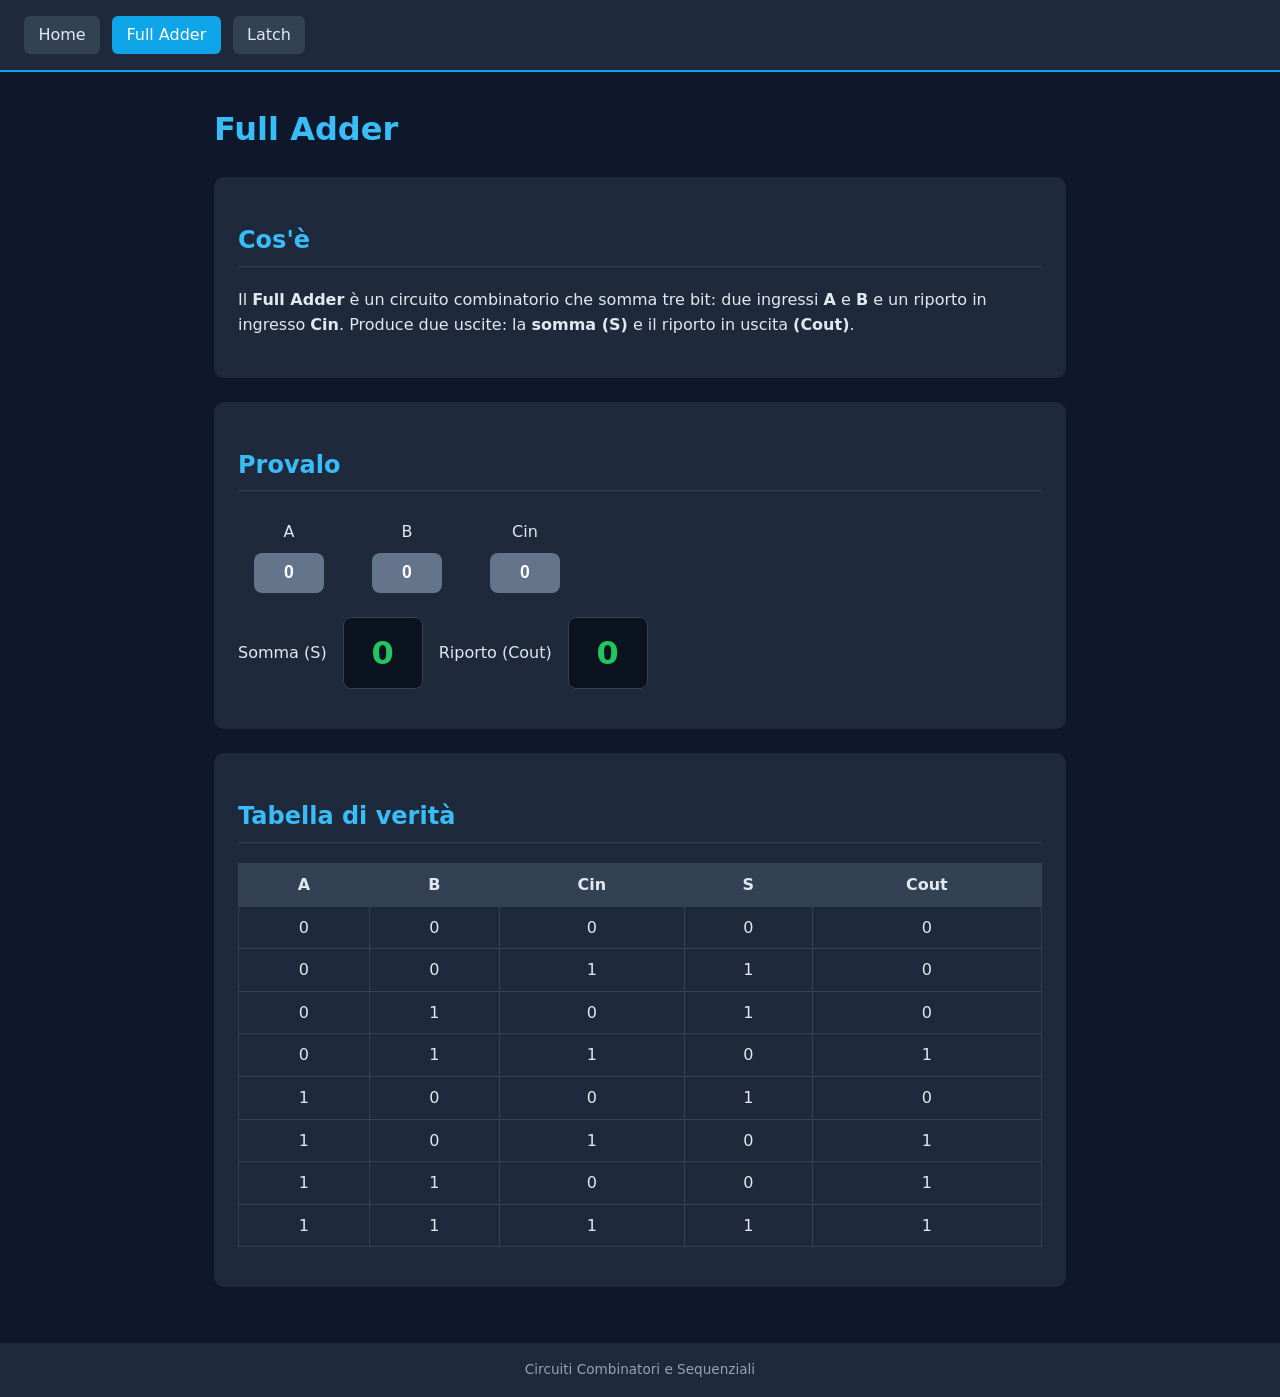
==== fulladder.html @ b0c3923f "Aggiunta pagina Full Adder con simulazione interattiva" ====
<!DOCTYPE html>
<html lang="it">
<head>
  <meta charset="UTF-8">
  <meta name="viewport" content="width=device-width, initial-scale=1.0">
  <title>Full Adder - Circuiti</title>
  <link rel="stylesheet" href="assets/style.css">
</head>
<body>
  <header>
    <nav>
      <a href="index.html">Home</a>
      <a href="fulladder.html" class="attivo">Full Adder</a>
      <a href="latch.html">Latch</a>
    </nav>
  </header>

  <main>
    <h1>Full Adder</h1>

    <div class="card">
      <h2>Cos'è</h2>
      <p>
        Il <strong>Full Adder</strong> è un circuito combinatorio che somma tre bit:
        due ingressi <strong>A</strong> e <strong>B</strong> e un riporto in ingresso
        <strong>Cin</strong>. Produce due uscite: la <strong>somma (S)</strong> e il
        riporto in uscita <strong>(Cout)</strong>.
      </p>
    </div>

    <div class="card">
      <h2>Provalo</h2>
      <div class="riga">
        <div class="interruttore">
          <span>A</span>
          <button class="leva" id="btnA" onclick="cambia('A')">0</button>
        </div>
        <div class="interruttore">
          <span>B</span>
          <button class="leva" id="btnB" onclick="cambia('B')">0</button>
        </div>
        <div class="interruttore">
          <span>Cin</span>
          <button class="leva" id="btnCin" onclick="cambia('Cin')">0</button>
        </div>
      </div>
      <div class="riga">
        <span>Somma (S)</span>
        <div class="output" id="outS">0</div>
        <span>Riporto (Cout)</span>
        <div class="output" id="outCout">0</div>
      </div>
    </div>

    <div class="card">
      <h2>Tabella di verità</h2>
      <table>
        <thead>
          <tr><th>A</th><th>B</th><th>Cin</th><th>S</th><th>Cout</th></tr>
        </thead>
        <tbody>
          <tr><td>0</td><td>0</td><td>0</td><td>0</td><td>0</td></tr>
          <tr><td>0</td><td>0</td><td>1</td><td>1</td><td>0</td></tr>
          <tr><td>0</td><td>1</td><td>0</td><td>1</td><td>0</td></tr>
          <tr><td>0</td><td>1</td><td>1</td><td>0</td><td>1</td></tr>
          <tr><td>1</td><td>0</td><td>0</td><td>1</td><td>0</td></tr>
          <tr><td>1</td><td>0</td><td>1</td><td>0</td><td>1</td></tr>
          <tr><td>1</td><td>1</td><td>0</td><td>0</td><td>1</td></tr>
          <tr><td>1</td><td>1</td><td>1</td><td>1</td><td>1</td></tr>
        </tbody>
      </table>
    </div>
  </main>

  <footer>Circuiti Combinatori e Sequenziali</footer>

  <script src="assets/fulladder.js"></script>
</body>
</html>
---- assets/style.css ----
:root {
  --bg: #0f172a;
  --card: #1e293b;
  --text: #e2e8f0;
  --accent: #38bdf8;
  --accent-dark: #0ea5e9;
  --on: #22c55e;
  --off: #64748b;
}

* {
  box-sizing: border-box;
}

body {
  margin: 0;
  font-family: system-ui, "Segoe UI", Roboto, Arial, sans-serif;
  background: var(--bg);
  color: var(--text);
  line-height: 1.6;
  min-height: 100vh;
  display: flex;
  flex-direction: column;
}

header {
  background: var(--card);
  padding: 1rem 1.5rem;
  border-bottom: 2px solid var(--accent-dark);
}

nav {
  display: flex;
  flex-wrap: wrap;
  gap: 0.75rem;
  align-items: center;
}

nav a {
  color: var(--text);
  text-decoration: none;
  padding: 0.4rem 0.9rem;
  border-radius: 6px;
  background: #334155;
  transition: background 0.2s;
}

nav a:hover,
nav a.attivo {
  background: var(--accent-dark);
  color: white;
}

main {
  flex: 1;
  width: 100%;
  max-width: 900px;
  margin: 0 auto;
  padding: 2rem 1.5rem;
}

h1 {
  color: var(--accent);
  margin-top: 0;
}

h2 {
  color: var(--accent);
  border-bottom: 1px solid #334155;
  padding-bottom: 0.4rem;
}

.card {
  background: var(--card);
  border-radius: 10px;
  padding: 1.5rem;
  margin-bottom: 1.5rem;
}

.interruttore {
  display: inline-flex;
  flex-direction: column;
  align-items: center;
  gap: 0.5rem;
  margin: 0.5rem 1rem;
}

button.leva {
  width: 70px;
  height: 40px;
  border: none;
  border-radius: 8px;
  font-size: 1.1rem;
  font-weight: bold;
  cursor: pointer;
  color: white;
  background: var(--off);
  transition: background 0.15s;
}

button.leva.on {
  background: var(--on);
}

.output {
  font-size: 2rem;
  font-weight: bold;
  text-align: center;
  min-width: 80px;
  padding: 0.6rem;
  border-radius: 8px;
  background: #0b1220;
  color: var(--on);
  border: 1px solid #334155;
}

.riga {
  display: flex;
  flex-wrap: wrap;
  align-items: center;
  gap: 1rem;
  margin: 1rem 0;
}

table {
  border-collapse: collapse;
  width: 100%;
  margin: 1rem 0;
}

th,
td {
  border: 1px solid #334155;
  padding: 0.5rem 0.8rem;
  text-align: center;
}

th {
  background: #334155;
}

footer {
  background: var(--card);
  padding: 1rem 1.5rem;
  text-align: center;
  font-size: 0.85rem;
  color: #94a3b8;
}
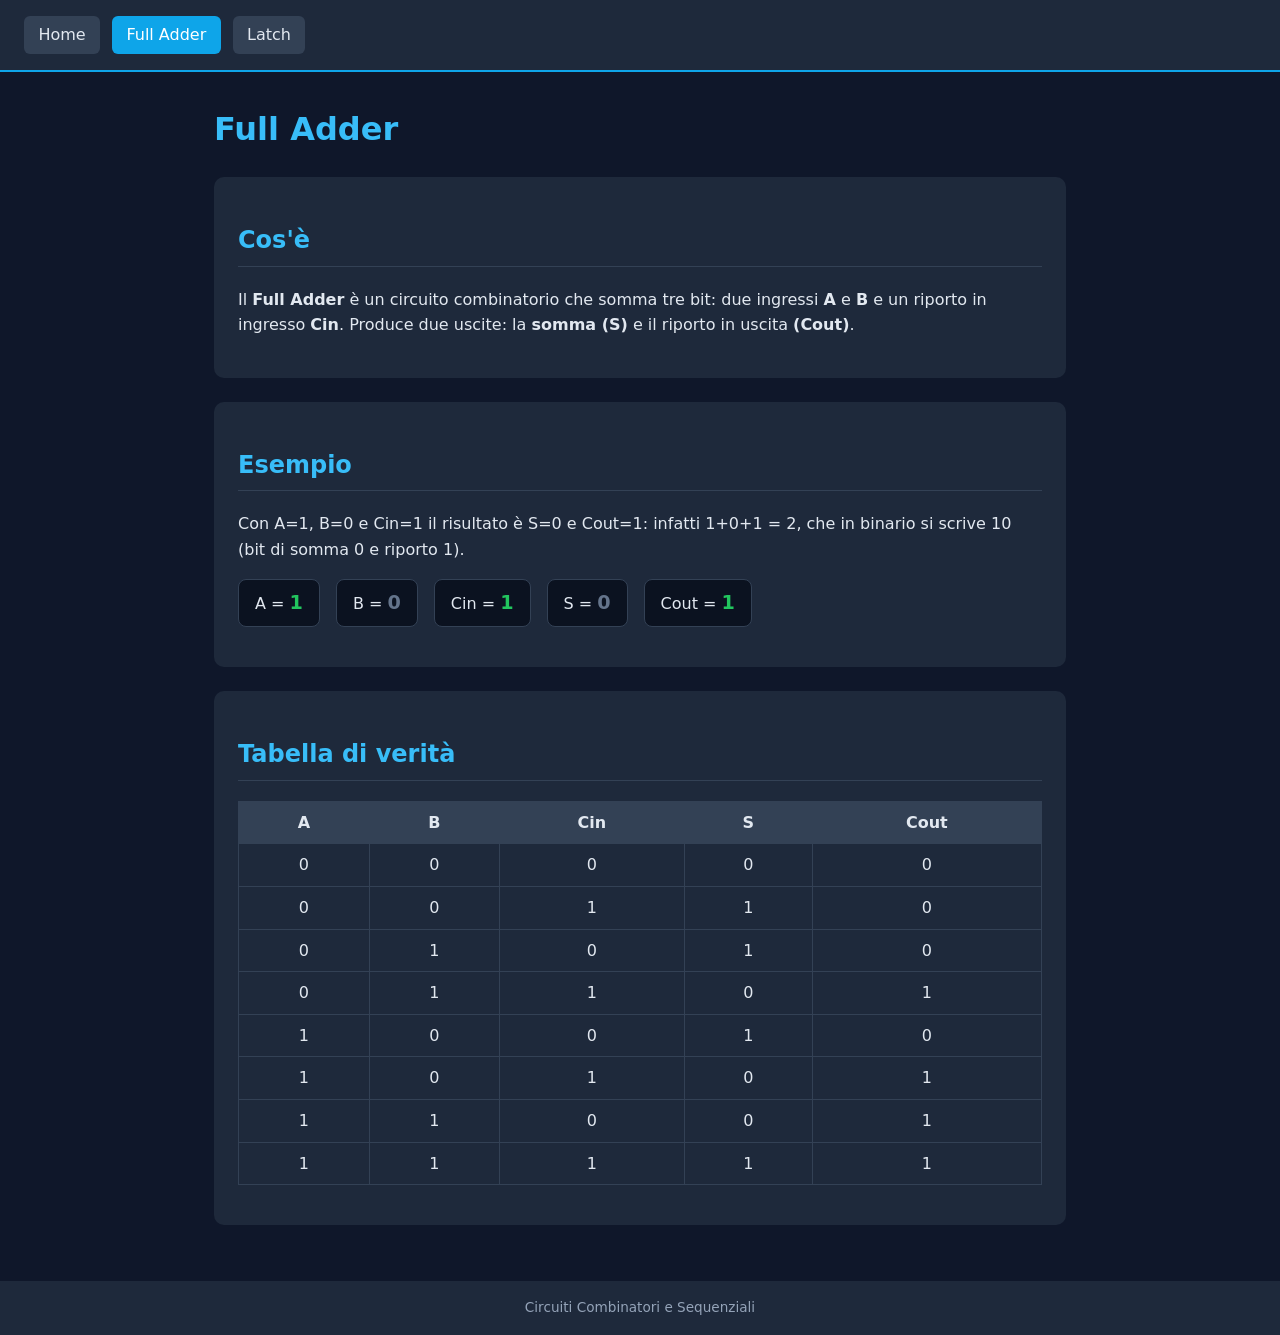
==== commit 8a67c23d: "Miglioramenti Codice" ====
--- a/fulladder.html
+++ b/fulladder.html
@@ -29,26 +29,17 @@
     </div>
 
     <div class="card">
-      <h2>Provalo</h2>
+      <h2>Esempio</h2>
+      <p>
+        Con A=1, B=0 e Cin=1 il risultato è S=0 e Cout=1: infatti 1+0+1 = 2,
+        che in binario si scrive 10 (bit di somma 0 e riporto 1).
+      </p>
       <div class="riga">
-        <div class="interruttore">
-          <span>A</span>
-          <button class="leva" id="btnA" onclick="cambia('A')">0</button>
-        </div>
-        <div class="interruttore">
-          <span>B</span>
-          <button class="leva" id="btnB" onclick="cambia('B')">0</button>
-        </div>
-        <div class="interruttore">
-          <span>Cin</span>
-          <button class="leva" id="btnCin" onclick="cambia('Cin')">0</button>
-        </div>
-      </div>
-      <div class="riga">
-        <span>Somma (S)</span>
-        <div class="output" id="outS">0</div>
-        <span>Riporto (Cout)</span>
-        <div class="output" id="outCout">0</div>
+        <div class="segnale">A = <span class="valore uno">1</span></div>
+        <div class="segnale">B = <span class="valore zero">0</span></div>
+        <div class="segnale">Cin = <span class="valore uno">1</span></div>
+        <div class="segnale">S = <span class="valore zero">0</span></div>
+        <div class="segnale">Cout = <span class="valore uno">1</span></div>
       </div>
     </div>
 
@@ -73,7 +64,5 @@
   </main>
 
   <footer>Circuiti Combinatori e Sequenziali</footer>
-
-  <script src="assets/fulladder.js"></script>
 </body>
 </html>
--- a/assets/style.css
+++ b/assets/style.css
@@ -77,41 +77,19 @@
   margin-bottom: 1.5rem;
 }
 
-.interruttore {
-  display: inline-flex;
-  flex-direction: column;
-  align-items: center;
-  gap: 0.5rem;
-  margin: 0.5rem 1rem;
+.bottone {
+  display: inline-block;
+  text-decoration: none;
+  color: white;
+  background: var(--accent-dark);
+  padding: 0.8rem 1.2rem;
+  border-radius: 8px;
+  font-weight: bold;
+  transition: background 0.2s;
 }
 
-button.leva {
-  width: 70px;
-  height: 40px;
-  border: none;
-  border-radius: 8px;
-  font-size: 1.1rem;
-  font-weight: bold;
-  cursor: pointer;
-  color: white;
-  background: var(--off);
-  transition: background 0.15s;
-}
-
-button.leva.on {
-  background: var(--on);
-}
-
-.output {
-  font-size: 2rem;
-  font-weight: bold;
-  text-align: center;
-  min-width: 80px;
-  padding: 0.6rem;
-  border-radius: 8px;
-  background: #0b1220;
-  color: var(--on);
-  border: 1px solid #334155;
+.bottone:hover {
+  background: var(--accent);
 }
 
 .riga {
@@ -120,6 +98,26 @@
   align-items: center;
   gap: 1rem;
   margin: 1rem 0;
+}
+
+.segnale {
+  background: #0b1220;
+  border: 1px solid #334155;
+  border-radius: 8px;
+  padding: 0.5rem 1rem;
+}
+
+.valore {
+  font-weight: bold;
+  font-size: 1.2rem;
+}
+
+.valore.uno {
+  color: var(--on);
+}
+
+.valore.zero {
+  color: var(--off);
 }
 
 table {
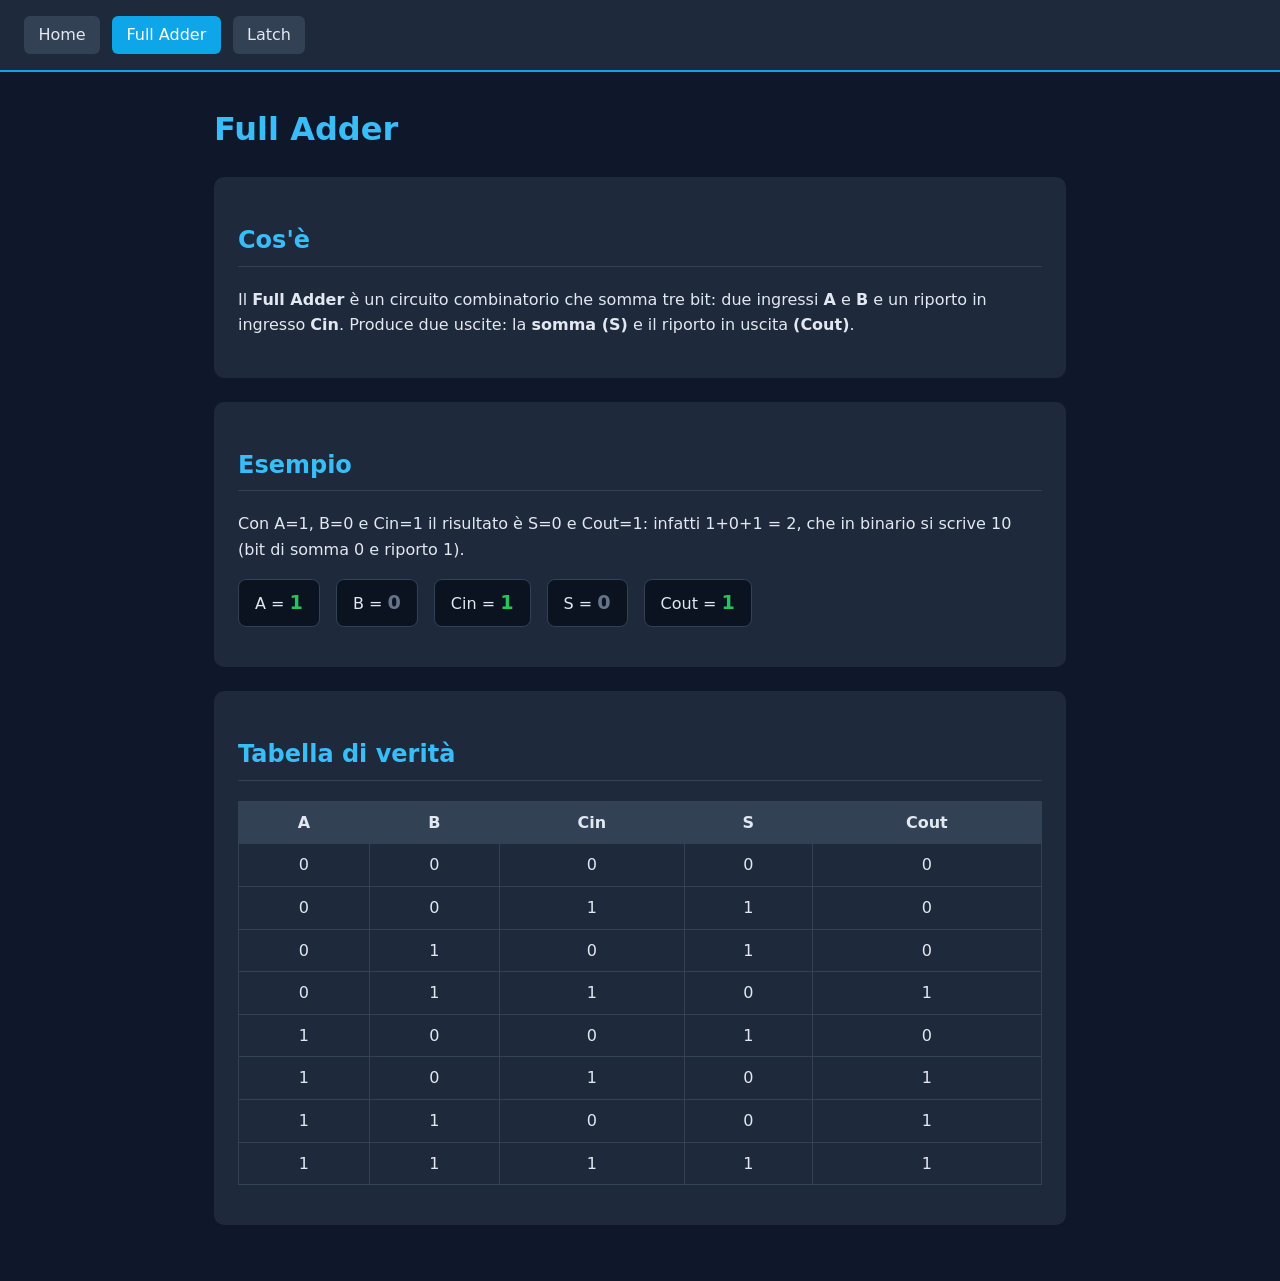
==== commit d4b32c43: "modifiche testuali del sito" ====
--- a/fulladder.html
+++ b/fulladder.html
@@ -21,10 +21,10 @@
     <div class="card">
       <h2>Cos'è</h2>
       <p>
-        Il <strong>Full Adder</strong> è un circuito combinatorio che somma tre bit:
-        due ingressi <strong>A</strong> e <strong>B</strong> e un riporto in ingresso
-        <strong>Cin</strong>. Produce due uscite: la <strong>somma (S)</strong> e il
-        riporto in uscita <strong>(Cout)</strong>.
+        Il <b>Full Adder</b> è un circuito combinatorio che somma tre bit:
+        due ingressi <b>A</b> e <b>B</b> e un riporto in ingresso
+        <b>Cin</b>. Produce due uscite: la <b>somma (S)</b> e il
+        riporto in uscita <b>(Cout)</b>.
       </p>
     </div>
 
@@ -63,6 +63,5 @@
     </div>
   </main>
 
-  <footer>Circuiti Combinatori e Sequenziali</footer>
-</body>
+  
 </html>
